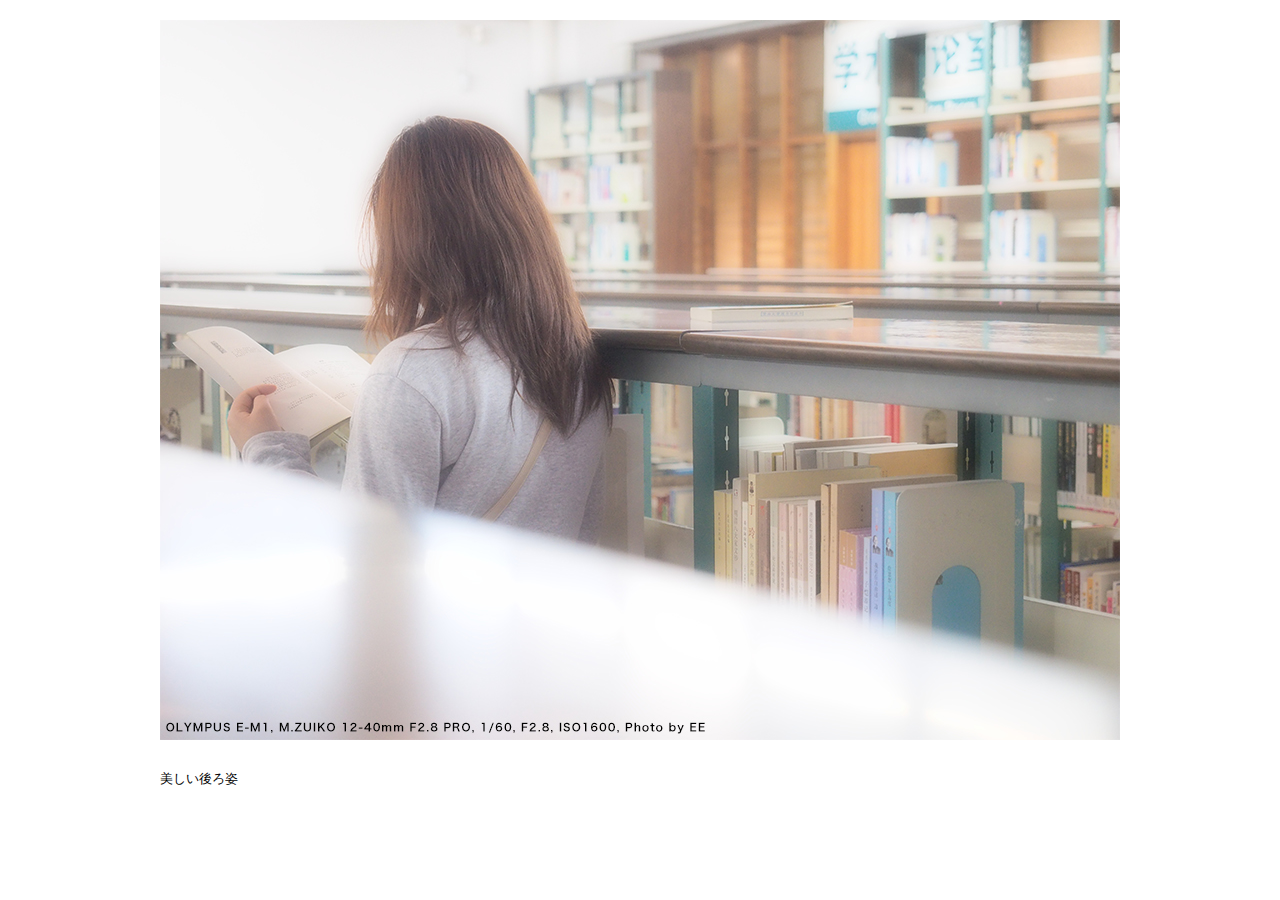
==== index.html @ 86256564 "30" ====
<!DOCTYPE html>
<html lang="en">
  <head>
    <meta charset="utf-8">
    <meta name="description" content="WINDMOE.COM 一个关注假面骑士&日本动漫的博客">
    <meta name="keyword" content="WINDMOE.COM,假面骑士W,假面骑士剑">
    <meta name="author" content="WindMoE">
    <title>WINDMOE.COM - New E</title>
    <style>@charset "UTF-8";
/* CSS Document */

* {
    margin: 0;
    padding: 0;
}

body {
    background: #fff;
    color: #000;
    font-family: "Lucida Grande","Hiragino Kaku Gothic Pro","メイリオ",Meiryo,"ヒラギノ角ゴ Pro W3","ＭＳ Ｐゴシック",Osaka,sans-serif;
    font-size:13px;
}

p {
    line-height:1.8;
}

a {
    text-decoration: none; 
    color: #000;
}

a:active {
    text-decoration: none;
    color: #000;
}

a:visited {
    text-decoration: none;
    color: #000;
}

a:hover {
    text-decoration: underline;
}

a img {
    border: none;
}

.clear {
    clear:both;
    font-size:0;
    height:0;
    line-height:0;
    margin:0;
    padding:0;
}



/* wrapper --------------------------------------------------------------------------------  */

div#wrapper {
    position: relative;
    width: 960px;
    margin: 0 auto;
}




/* contents --------------------------------------------------------------------------------  */

#content {
    padding: 0 0 40px 0;
}

#content h1, #content h2 {
    margin: 35px 0;
}

#content p {
    margin: 0 0 40px 0;text-align: justify;
}

#content p.photo {
    text-align: center;
    margin: 20px 0 20px 0;
}

#content p.sign {
    text-align: right;
    margin: -20px 0 40px 0;
}

#content p.separator {
    display: block;
    text-indent: -9999px;
    background:url(../../../../img/common/kugiri.gif) no-repeat;
    width:960px;
    height:120px;
    margin: 0 auto;
}


div.left {
    float: left;
    width: 470px;
}
div.right {
    float: right;
    width: 470px;
}
.clear {
    clear: both;
}

</style>
  </head>

  <body>
    <div id="wrapper">
    <div id="content">

<p class="photo"><img src="img/01.jpg" alt="美しい後ろ姿" width="960" height="720"/></p>

<p>美しい後ろ姿</p>
</div>
</div>
  </body>
</html>
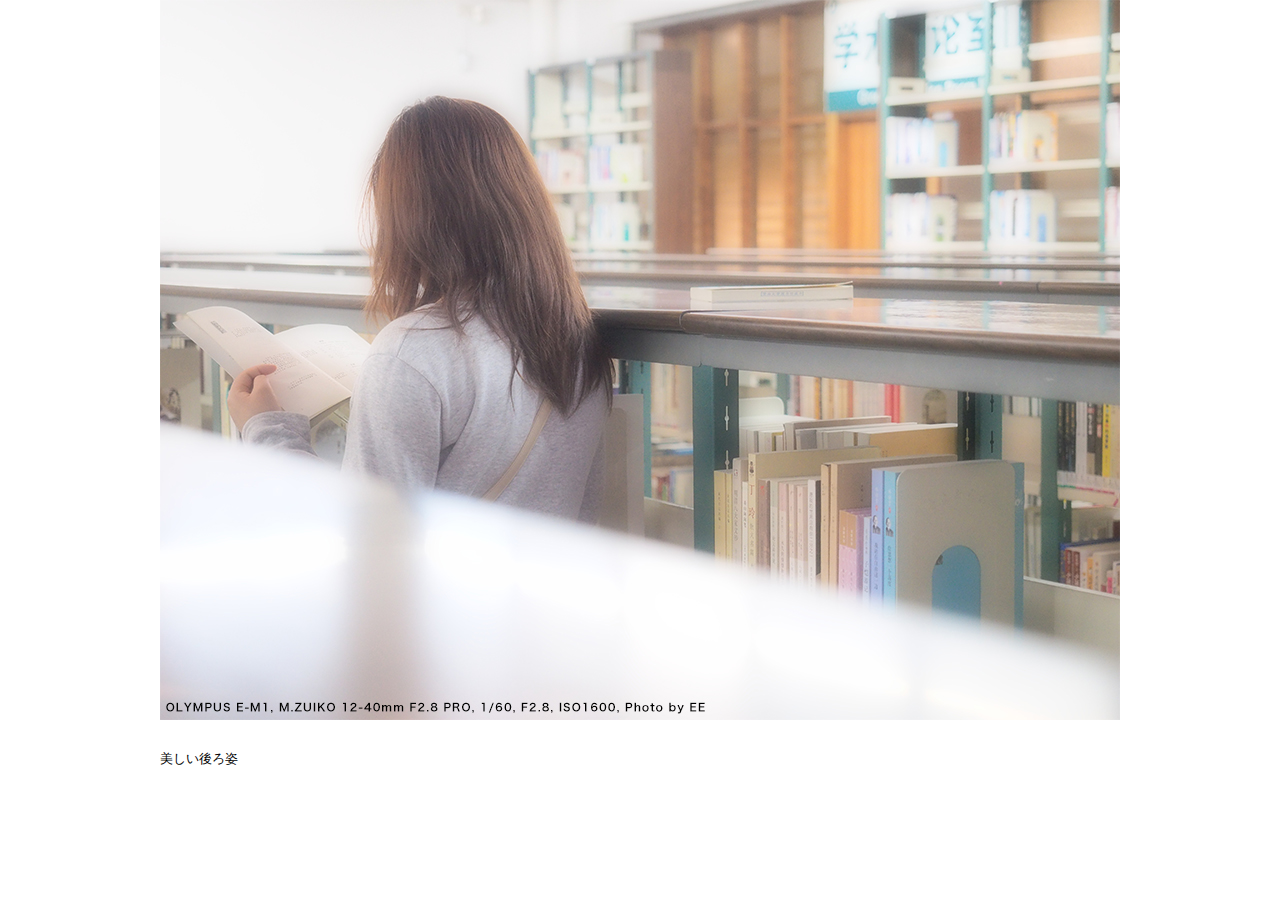
==== commit 2d2d5a0b: "31" ====
--- a/index.html
+++ b/index.html
@@ -6,117 +6,7 @@
     <meta name="keyword" content="WINDMOE.COM,假面骑士W,假面骑士剑">
     <meta name="author" content="WindMoE">
     <title>WINDMOE.COM - New E</title>
-    <style>@charset "UTF-8";
-/* CSS Document */
-
-* {
-    margin: 0;
-    padding: 0;
-}
-
-body {
-    background: #fff;
-    color: #000;
-    font-family: "Lucida Grande","Hiragino Kaku Gothic Pro","メイリオ",Meiryo,"ヒラギノ角ゴ Pro W3","ＭＳ Ｐゴシック",Osaka,sans-serif;
-    font-size:13px;
-}
-
-p {
-    line-height:1.8;
-}
-
-a {
-    text-decoration: none; 
-    color: #000;
-}
-
-a:active {
-    text-decoration: none;
-    color: #000;
-}
-
-a:visited {
-    text-decoration: none;
-    color: #000;
-}
-
-a:hover {
-    text-decoration: underline;
-}
-
-a img {
-    border: none;
-}
-
-.clear {
-    clear:both;
-    font-size:0;
-    height:0;
-    line-height:0;
-    margin:0;
-    padding:0;
-}
-
-
-
-/* wrapper --------------------------------------------------------------------------------  */
-
-div#wrapper {
-    position: relative;
-    width: 960px;
-    margin: 0 auto;
-}
-
-
-
-
-/* contents --------------------------------------------------------------------------------  */
-
-#content {
-    padding: 0 0 40px 0;
-}
-
-#content h1, #content h2 {
-    margin: 35px 0;
-}
-
-#content p {
-    margin: 0 0 40px 0;text-align: justify;
-}
-
-#content p.photo {
-    text-align: center;
-    margin: 20px 0 20px 0;
-}
-
-#content p.sign {
-    text-align: right;
-    margin: -20px 0 40px 0;
-}
-
-#content p.separator {
-    display: block;
-    text-indent: -9999px;
-    background:url(../../../../img/common/kugiri.gif) no-repeat;
-    width:960px;
-    height:120px;
-    margin: 0 auto;
-}
-
-
-div.left {
-    float: left;
-    width: 470px;
-}
-div.right {
-    float: right;
-    width: 470px;
-}
-.clear {
-    clear: both;
-}
-
-</style>
+   <link href="style.css" rel="stylesheet" type="text/css" />
   </head>
 
   <body>
--- a/style.css
+++ b/style.css
@@ -0,0 +1,432 @@
+@charset "UTF-8";
+/* CSS Document */
+
+* {
+    margin: 0;
+    padding: 0;
+}
+
+body {
+    background: #fff;
+    color: #000;
+    font-family: "Lucida Grande","Hiragino Kaku Gothic Pro","メイリオ",Meiryo,"ヒラギノ角ゴ Pro W3","ＭＳ Ｐゴシック",Osaka,sans-serif;
+    font-size:13px;
+}
+
+p {
+    line-height:1.8;
+}
+
+a {
+    text-decoration: none; 
+    color: #000;
+}
+
+a:active {
+    text-decoration: none;
+    color: #000;
+}
+
+a:visited {
+    text-decoration: none;
+    color: #000;
+}
+
+a:hover {
+    text-decoration: underline;
+}
+
+a img {
+    border: none;
+}
+
+.clear {
+    clear:both;
+    font-size:0;
+    height:0;
+    line-height:0;
+    margin:0;
+    padding:0;
+}
+
+
+
+/* wrapper --------------------------------------------------------------------------------  */
+
+div#wrapper {
+    position: relative;
+    width: 960px;
+    margin: 0 auto;
+}
+
+
+/* header --------------------------------------------------------------------------------  */
+
+div#header {
+    background:url(../img/common/makertag.gif) no-repeat;
+    padding:43px 0 27px 0;
+    margin:0;
+}
+
+
+
+div#header h3 {
+    text-indent: -9999px;
+    background:url(../img/common/pys.gif) no-repeat;
+    width:458px;
+    height:20px;
+    float:left;
+}
+
+div#header a.pyhome {
+    display: block;
+    text-indent: -9999px;
+    background:url(../img/common/pyhome.gif) no-repeat;
+    width:168px;
+    height:7px;
+    position: absolute;
+    right: 0;
+    top: 3px;
+}
+div#header a.pyhome:hover {
+    background:url(../img/common/pyhome_on.gif) no-repeat;
+}
+
+
+
+div#header ul {
+    width:283px;
+    float:right;
+    padding:0;
+    margin-top:-7px;
+}
+
+div#header ul li {
+    margin:0;
+    padding:0;
+    list-style:none;
+    float:left;
+}
+
+
+
+li.gnavCameras span,
+li.gnavCamerasA span,
+li.gnavLens span,
+li.gnavLensA span,
+li.gnavTopics span,
+li.gnavTopicsA span,
+li.gnavAbout span,
+li.gnavAboutA span,
+li.gnavTop span,
+li.gnavTopA span
+ {
+display:none;
+}
+
+li.gnavCameras a {
+    display: block;
+    width:72px;
+    height:24px;
+    background:url(../img/common/cameras.gif) no-repeat;
+}
+
+li.gnavCamerasA a {
+    display: block;
+    width:72px;
+    height:24px;
+    background:url(../img/common/cameras_on.gif) no-repeat;
+}
+
+li.gnavCameras a:hover,
+li.gnavCamerasA a:hover {
+    background:url(../img/common/cameras_on.gif) no-repeat;
+}
+
+li.gnavLens a {
+    display: block;
+    width:51px;
+    height:24px;
+    background:url(../img/common/lens.gif) no-repeat;
+}
+
+li.gnavLensA a {
+    display: block;
+    width:51px;
+    height:24px;
+    background:url(../img/common/lens_on.gif) no-repeat;
+}
+
+li.gnavLens a:hover,
+li.gnavLensA a:hover {
+    background:url(../img/common/lens_on.gif) no-repeat;
+}
+
+li.gnavTopics a {
+    display: block;
+    width:66px;
+    height:24px;
+    background:url(../img/common/topics.gif) no-repeat;
+}
+
+li.gnavTopicsA a {
+    display: block;
+    width:66px;
+    height:24px;
+    background:url(../img/common/topics_on.gif) no-repeat;
+}
+
+li.gnavTopics a:hover,
+li.gnavTopicsA a:hover {
+    background:url(../img/common/topics_on.gif) no-repeat;
+}
+
+li.gnavAbout a {
+    display: block;
+    width:61px;
+    height:24px;
+    background:url(../img/common/about.gif) no-repeat;
+}
+
+li.gnavAboutA a {
+    display: block;
+    width:61px;
+    height:24px;
+    background:url(../img/common/about_on.gif) no-repeat;
+}
+
+li.gnavAbout a:hover,
+li.gnavAboutA a:hover {
+    background:url(../img/common/about_on.gif) no-repeat;
+}
+
+
+li.gnavTop a {
+    display: block;
+    width:33px;
+    height:24px;
+    background:url(../img/common/top.gif) no-repeat;
+}
+
+li.gnavTopA a {
+    display: block;
+    width:33px;
+    height:24px;
+    background:url(../img/common/top_on.gif) no-repeat;
+}
+
+li.gnavTop a:hover,
+li.gnavTopA a:hover {
+    background:url(../img/common/top_on.gif) no-repeat;
+}
+
+
+
+
+
+/* footer --------------------------------------------------------------------------------  */
+
+div#footer {
+    clear: both;
+    position: relative;
+    margin: 20px 0;
+    padding: 5px 0;
+    border-top: solid 1px #E8E8E8;
+}
+
+div#footer a.pyhome {
+    display: block;
+    text-indent: -9999px;
+    background:url(../img/common/pysr_f.gif) no-repeat;
+    width:183px;
+    height:30px;
+}
+
+div#footer p.copyright {
+    display: block;
+    text-indent: -9999px;
+    background:url(../../../img/common/fcr.gif) no-repeat;
+    width:420px;
+    height:21px;
+    position: absolute;
+    top: 10px;
+    left: 195px;
+}
+
+div#footer a.policy {
+    display: block;
+    text-indent: -9999px;
+    background:url(../../../img/common/ftokusho.gif) no-repeat;
+    width:144px;
+    height:21px;
+    position: absolute;
+    top: 10px;
+    right: 195px;
+}
+
+div#footer a.howto {
+    display: block;
+    text-indent: -9999px;
+    background:url(../../../img/common/fhowto.gif) no-repeat;
+    width:193px;
+    height:21px;
+    position: absolute;
+    top: 10px;
+    right: 0;
+}
+
+div#footer a.dotcomlogo {
+    display: block;
+    text-indent: -9999px;
+    background:url(../../../img/common/fyodocom.gif) no-repeat;
+    width:200px;
+    height:49px;
+    margin: 30px auto;
+}
+
+
+
+/* contents --------------------------------------------------------------------------------  */
+
+#content {
+    padding: 0 0 40px 0;
+}
+
+#content h1, #content h2 {
+    margin: 35px 0 0 0;
+}
+
+#content p {
+    margin: 0 0 40px 0;
+}
+
+#content p.photo {
+    text-align: center;
+    margin: 0 0 20px 0;
+}
+
+#content p.sign {
+    text-align: right;
+    margin: -20px 0 40px 0;
+}
+
+#content p.separator {
+    display: block;
+    text-indent: -9999px;
+    background:url(../../../img/common/kugiri.gif) no-repeat;
+    width:960px;
+    height:120px;
+    margin: 0 auto;
+}
+
+#content p.lensCategory {
+    text-align:center;
+    margin: 12px 0 30px 0;
+    padding: 0;
+    font-size: 11px;
+}
+
+
+
+
+
+
+
+#content a.focus {
+    background:#e9e9e9;
+    padding:3px;
+}
+
+
+div.left {
+    float: left;
+    width: 470px;
+}
+div.right {
+    float: right;
+    width: 470px;
+}
+.clear {
+    clear: both;
+}
+
+
+/* cart --------------------------------------------------------------------------------  */
+
+p.price {
+    color:red;
+    font-weight:bold;
+    line-height:1.2;
+}
+
+p.fixedprice,
+span.tax {
+    color:#888888;
+}
+
+
+div.shoppingL {
+    width:450px;
+    float:left;
+    margin-bottom:40px;
+}
+
+div.shoppingR {
+    width:450px;
+    float:right;
+    margin-bottom:40px;
+}
+
+div.shoppingL p,
+div.shoppingR p {
+    margin:0;
+    padding:0;
+}
+
+p.ptitle {
+    font-weight:bold;
+}
+
+p.pread {
+margin-bottom:10px !important;
+}
+
+div.shoppingimg {
+text-align:center;
+}
+
+div.cartBtnImg {
+    text-align:right;
+}
+
+div.cartBtnImg input {
+margin-top:20px;
+}
+
+
+/* sns --------------------------------------------------------------------------------  */
+
+#snsButton {
+margin: 20px 0 -35px 0;
+text-align: left;
+float: left;
+}
+
+#snsButton ul {
+padding: 0;
+float: left;
+}
+
+#snsButton li {
+margin-right: 10px;
+float: left;
+}
+
+#content p.date {
+clear: both;
+text-align: right;
+font-size: x-small;
+color: #888;
+}
+
+#content p { text-align: justify; }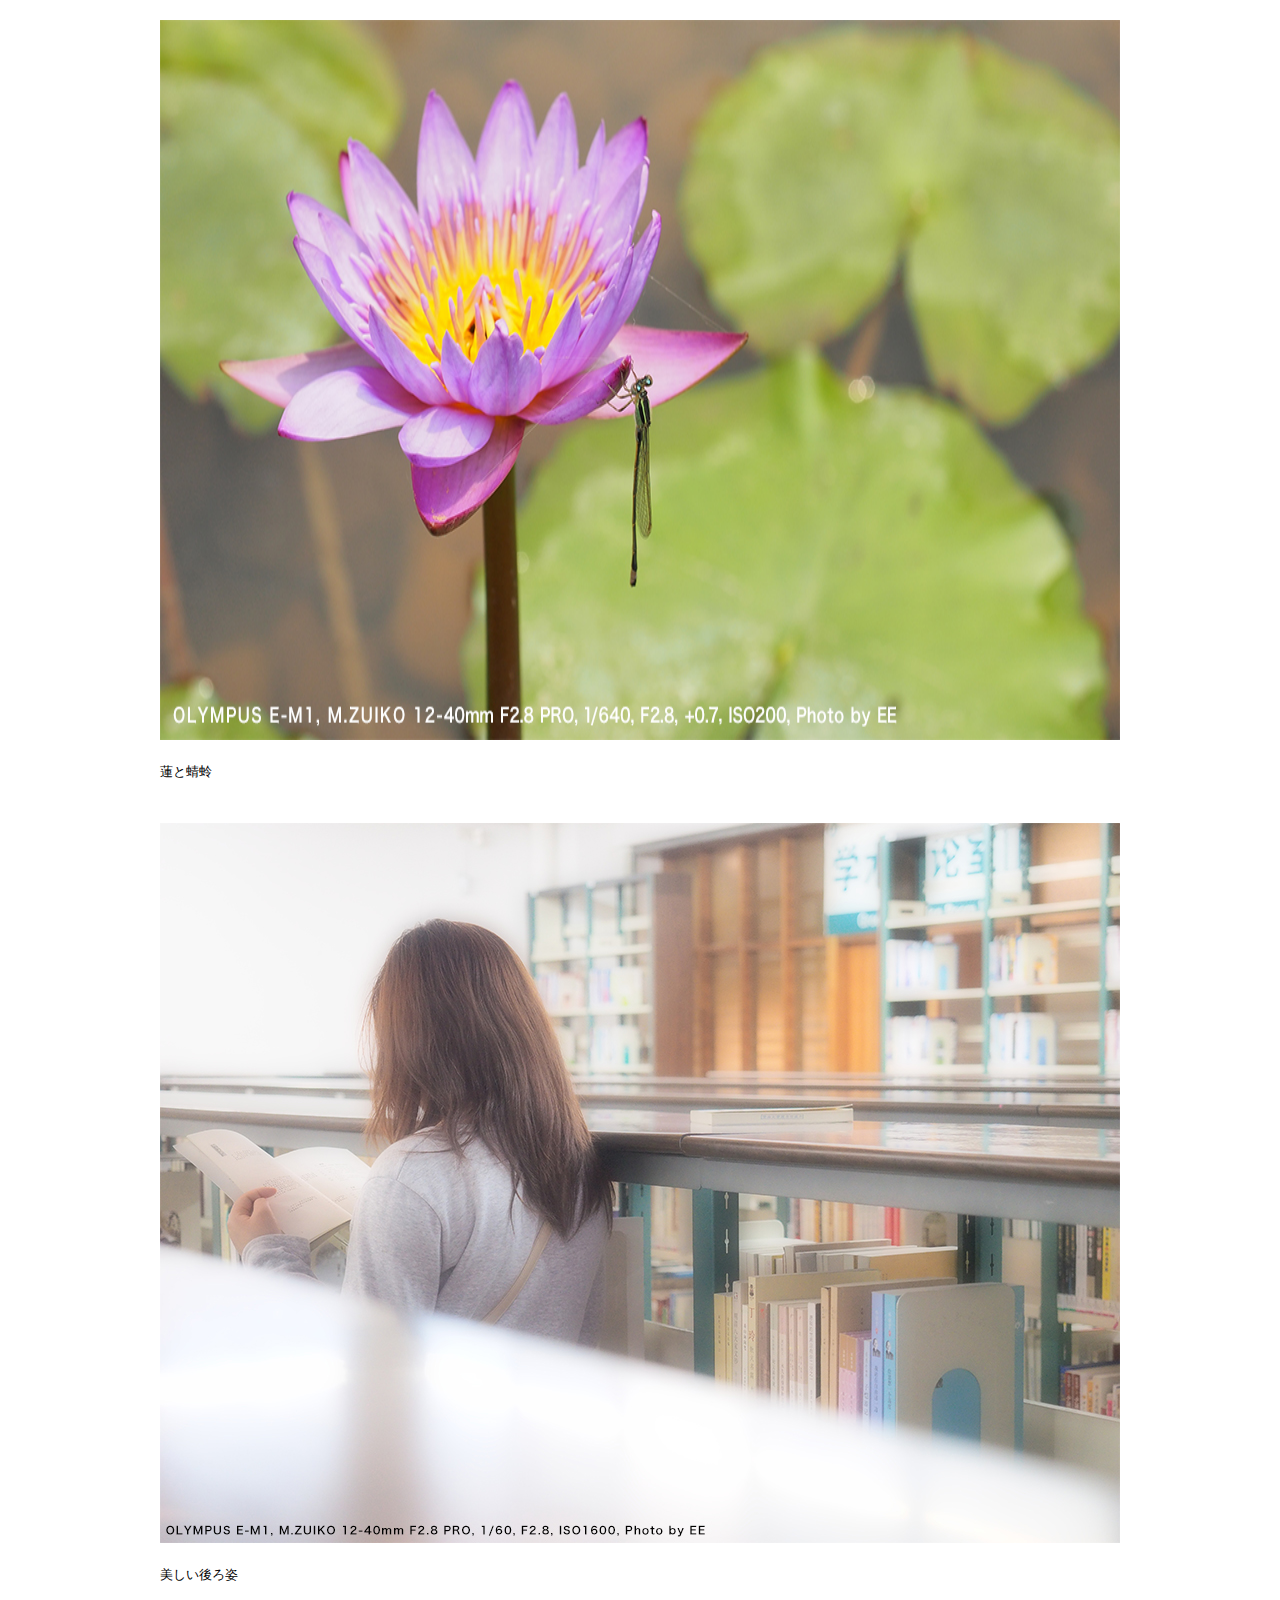
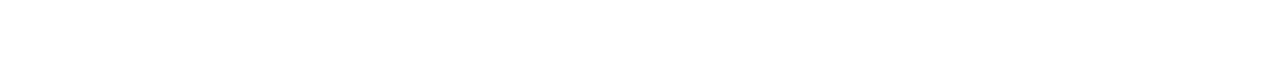
==== commit b373641f: "32" ====
--- a/index.html
+++ b/index.html
@@ -1,17 +1,128 @@
-<!DOCTYPE html>
-<html lang="en">
-  <head>
-    <meta charset="utf-8">
+<!DOCTYPE html PUBLIC "-//W3C//DTD XHTML 1.0 Transitional//EN" "http://www.w3.org/TR/xhtml1/DTD/xhtml1-transitional.dtd">
+<html xmlns="http://www.w3.org/1999/xhtml">
+<head>
+    <meta http-equiv="Content-Type" content="text/html; charset=UTF-8" />
     <meta name="description" content="WINDMOE.COM 一个关注假面骑士&日本动漫的博客">
     <meta name="keyword" content="WINDMOE.COM,假面骑士W,假面骑士剑">
     <meta name="author" content="WindMoE">
     <title>WINDMOE.COM - New E</title>
-   <link href="style.css" rel="stylesheet" type="text/css" />
+    <style>
+* {
+    margin: 0;
+    padding: 0;
+}
+
+body {
+    background: #fff;
+    color: #000;
+    font-family: "Lucida Grande","Hiragino Kaku Gothic Pro","メイリオ",Meiryo,"ヒラギノ角ゴ Pro W3","ＭＳ Ｐゴシック",Osaka,sans-serif;
+    font-size:13px;
+}
+
+p {
+    line-height:1.8;
+}
+
+a {
+    text-decoration: none; 
+    color: #000;
+}
+
+a:active {
+    text-decoration: none;
+    color: #000;
+}
+
+a:visited {
+    text-decoration: none;
+    color: #000;
+}
+
+a:hover {
+    text-decoration: underline;
+}
+
+a img {
+    border: none;
+}
+
+.clear {
+    clear:both;
+    font-size:0;
+    height:0;
+    line-height:0;
+    margin:0;
+    padding:0;
+}
+
+
+
+/* wrapper --------------------------------------------------------------------------------  */
+
+div#wrapper {
+    position: relative;
+    width: 960px;
+    margin: 0 auto;
+}
+
+
+
+
+/* contents --------------------------------------------------------------------------------  */
+
+#content {
+    padding: 0 0 40px 0;
+}
+
+#content h1, #content h2 {
+    margin: 35px 0;
+}
+
+#content p {
+    margin: 0 0 40px 0;text-align: justify;
+}
+
+#content p.photo {
+    text-align: center;
+    margin: 20px 0 20px 0;
+}
+
+#content p.sign {
+    text-align: right;
+    margin: -20px 0 40px 0;
+}
+
+#content p.separator {
+    display: block;
+    text-indent: -9999px;
+    background:url(../../../../img/common/kugiri.gif) no-repeat;
+    width:960px;
+    height:120px;
+    margin: 0 auto;
+}
+
+
+div.left {
+    float: left;
+    width: 470px;
+}
+div.right {
+    float: right;
+    width: 470px;
+}
+.clear {
+    clear: both;
+}
+
+</style>
   </head>
 
   <body>
     <div id="wrapper">
     <div id="content">
+      <p class="photo"><img src="img/02.jpg" alt="蓮と蜻蛉" width="960" height="720"/></p>
+
+      <p>蓮と蜻蛉</p>
 
 <p class="photo"><img src="img/01.jpg" alt="美しい後ろ姿" width="960" height="720"/></p>
 
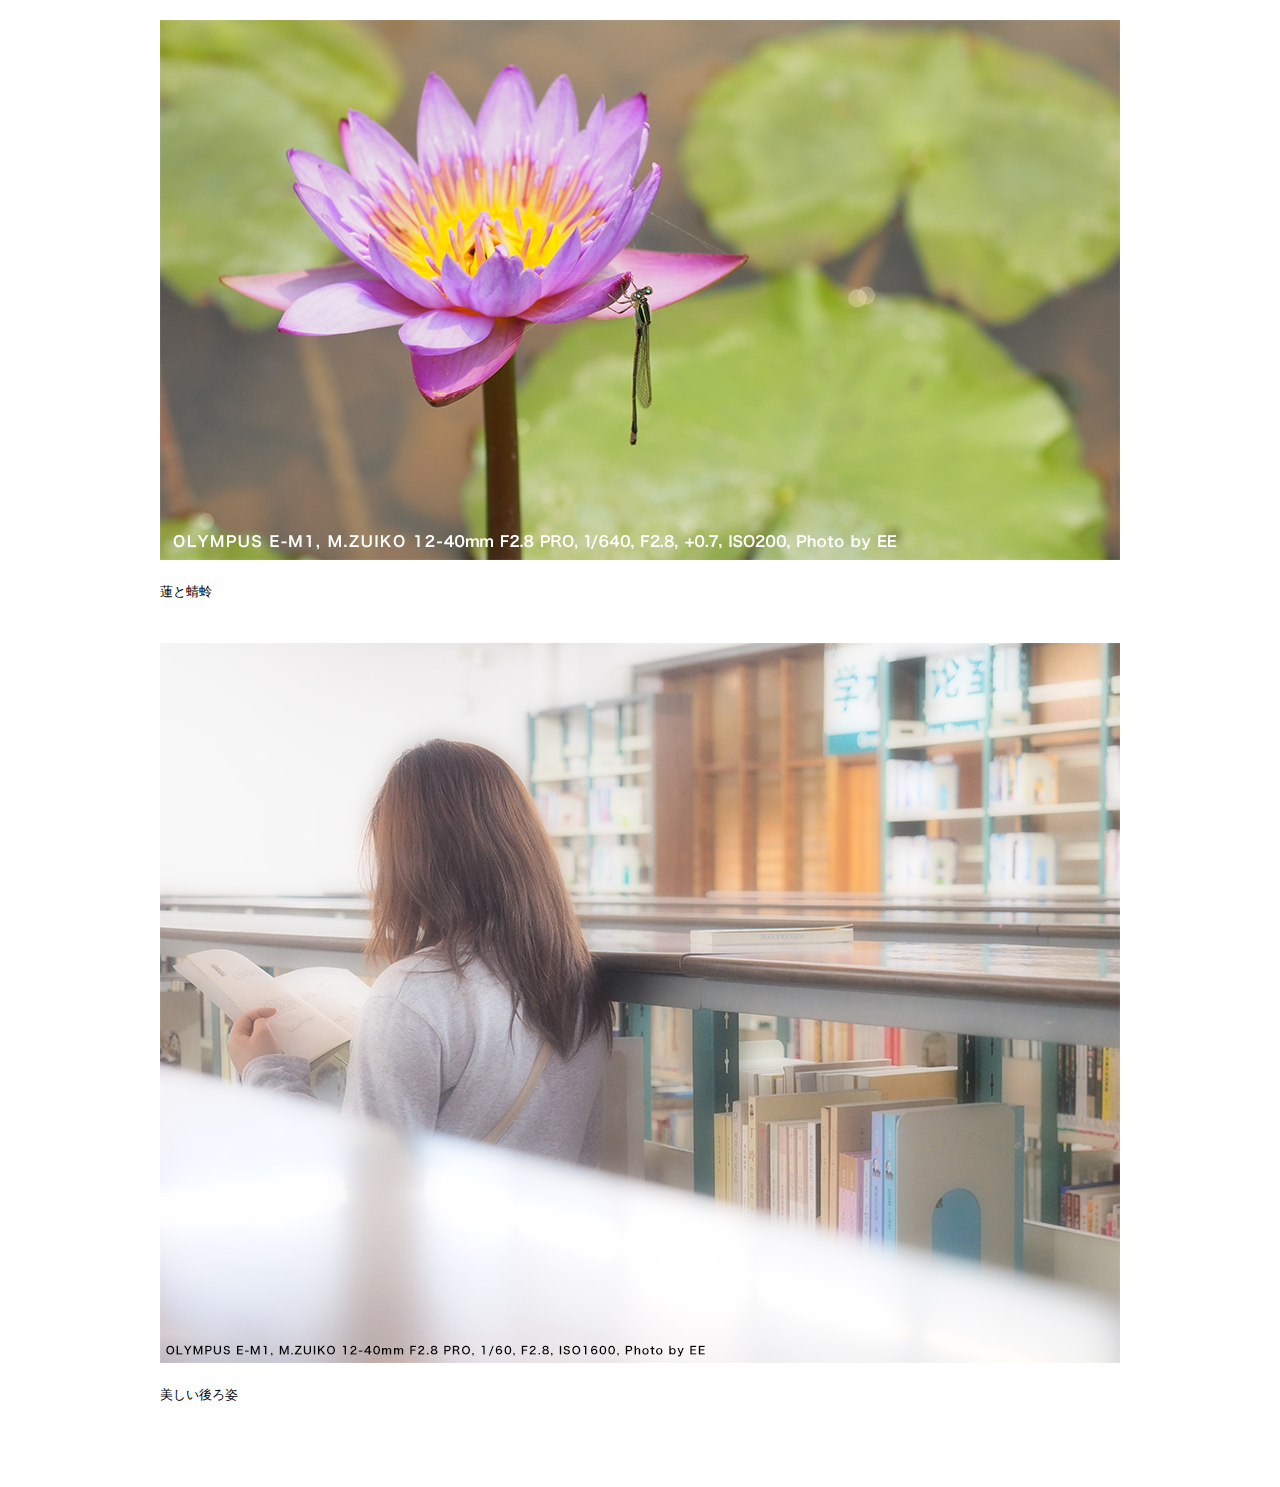
==== commit 88dfddd9: "33" ====
--- a/index.html
+++ b/index.html
@@ -120,11 +120,11 @@
   <body>
     <div id="wrapper">
     <div id="content">
-      <p class="photo"><img src="img/02.jpg" alt="蓮と蜻蛉" width="960" height="720"/></p>
+      <p class="photo"><img src="img/02.jpg" alt="蓮と蜻蛉"/></p>
 
       <p>蓮と蜻蛉</p>
 
-<p class="photo"><img src="img/01.jpg" alt="美しい後ろ姿" width="960" height="720"/></p>
+<p class="photo"><img src="img/01.jpg" alt="美しい後ろ姿"/></p>
 
 <p>美しい後ろ姿</p>
 </div>
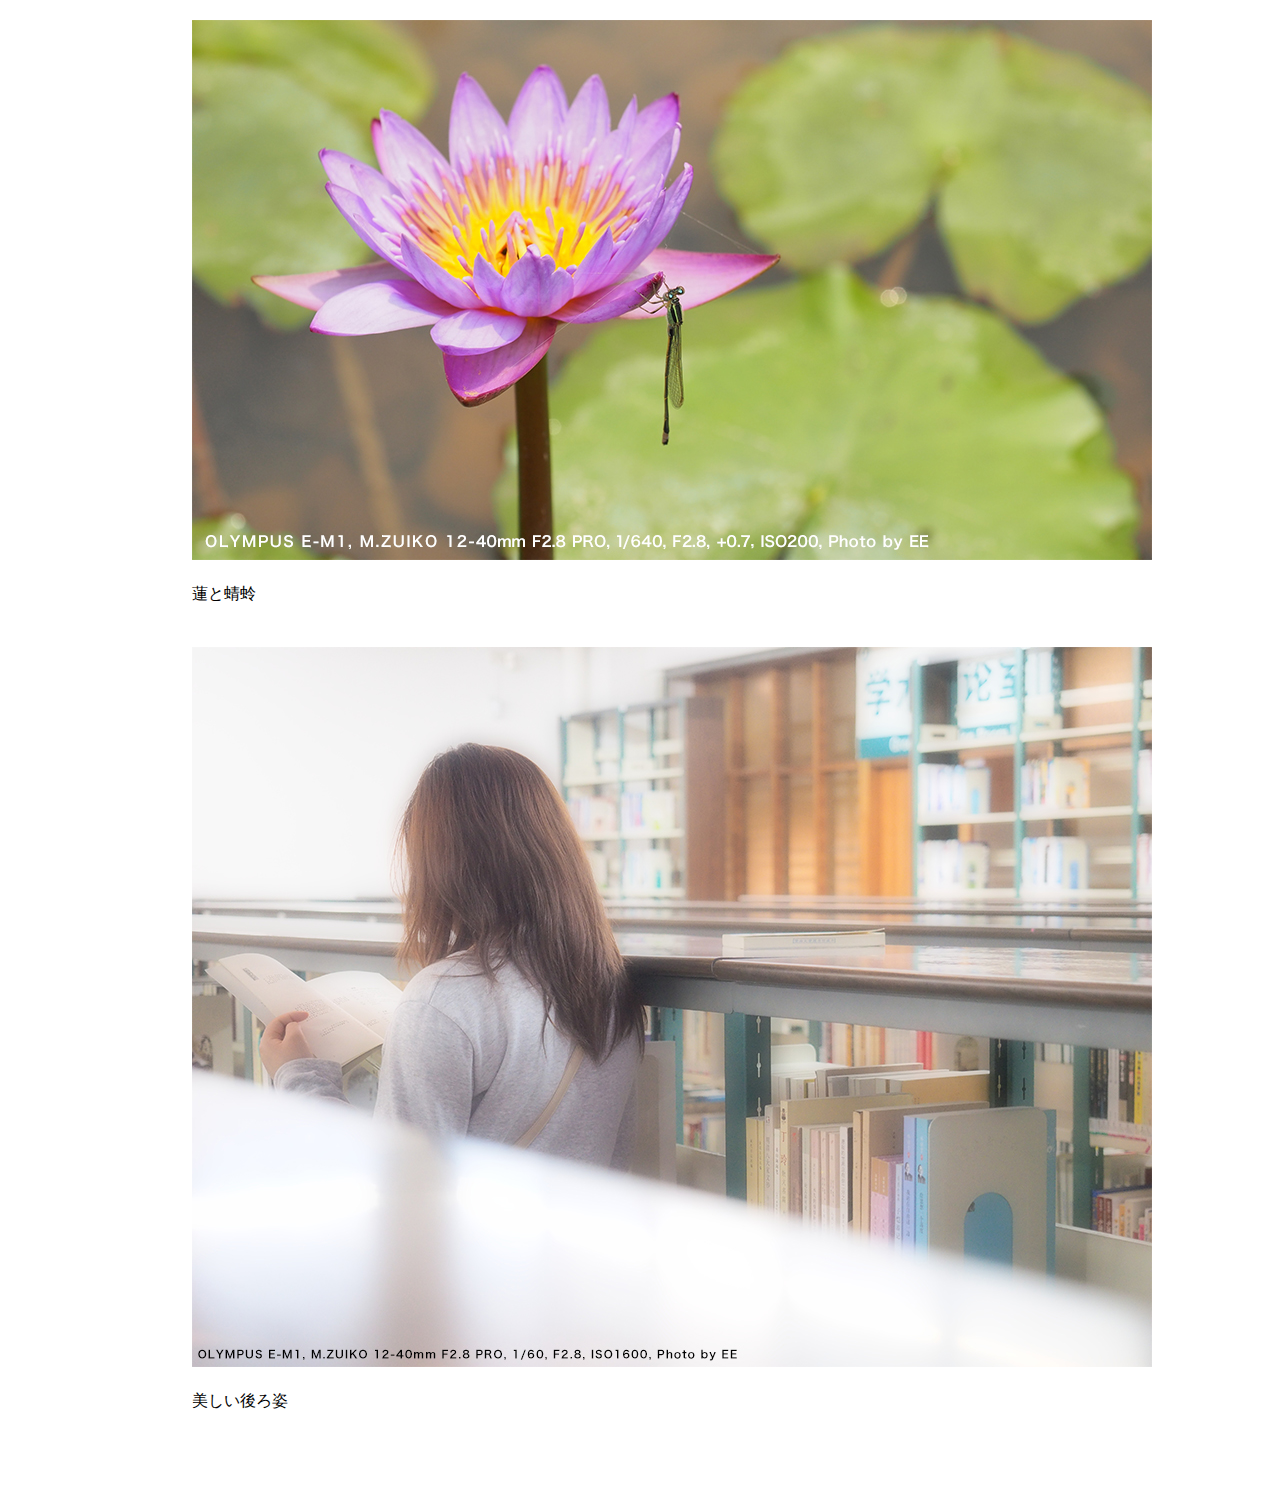
==== commit 5dd7d8a6: "35" ====
--- a/index.html
+++ b/index.html
@@ -12,10 +12,16 @@
     padding: 0;
 }
 
+@font-face {
+    font-family: 'TIBch';
+    src: local('Hiragino Sans GB'),local('STXihei'), local('Hei'), local('WenQuanYi Micro Hei'), local('SimSun');
+    unicode-range: U+2014, U+00B7, U+2026;
+}
+
 body {
     background: #fff;
     color: #000;
-    font-family: "Lucida Grande","Hiragino Kaku Gothic Pro","メイリオ",Meiryo,"ヒラギノ角ゴ Pro W3","ＭＳ Ｐゴシック",Osaka,sans-serif;
+    font-family: "Classic Grotesque W01", Arial, "Hiragino Sans GB", "STHeiti", "Microsoft YaHei", "WenQuanYi Micro Hei", SimSun, sans-serif;
     font-size:13px;
 }
 
@@ -80,6 +86,8 @@
 
 #content p {
     margin: 0 0 40px 0;text-align: justify;
+    font: normal 16px/1.70 "TIBch", "Classic Grotesque W01", "Helvetica Neue", Arial, "Hiragino Sans GB", "STHeiti", "Microsoft YaHei", "WenQuanYi Micro Hei", SimSun, sans-serif;
+text-indent: 32px;
 }
 
 #content p.photo {
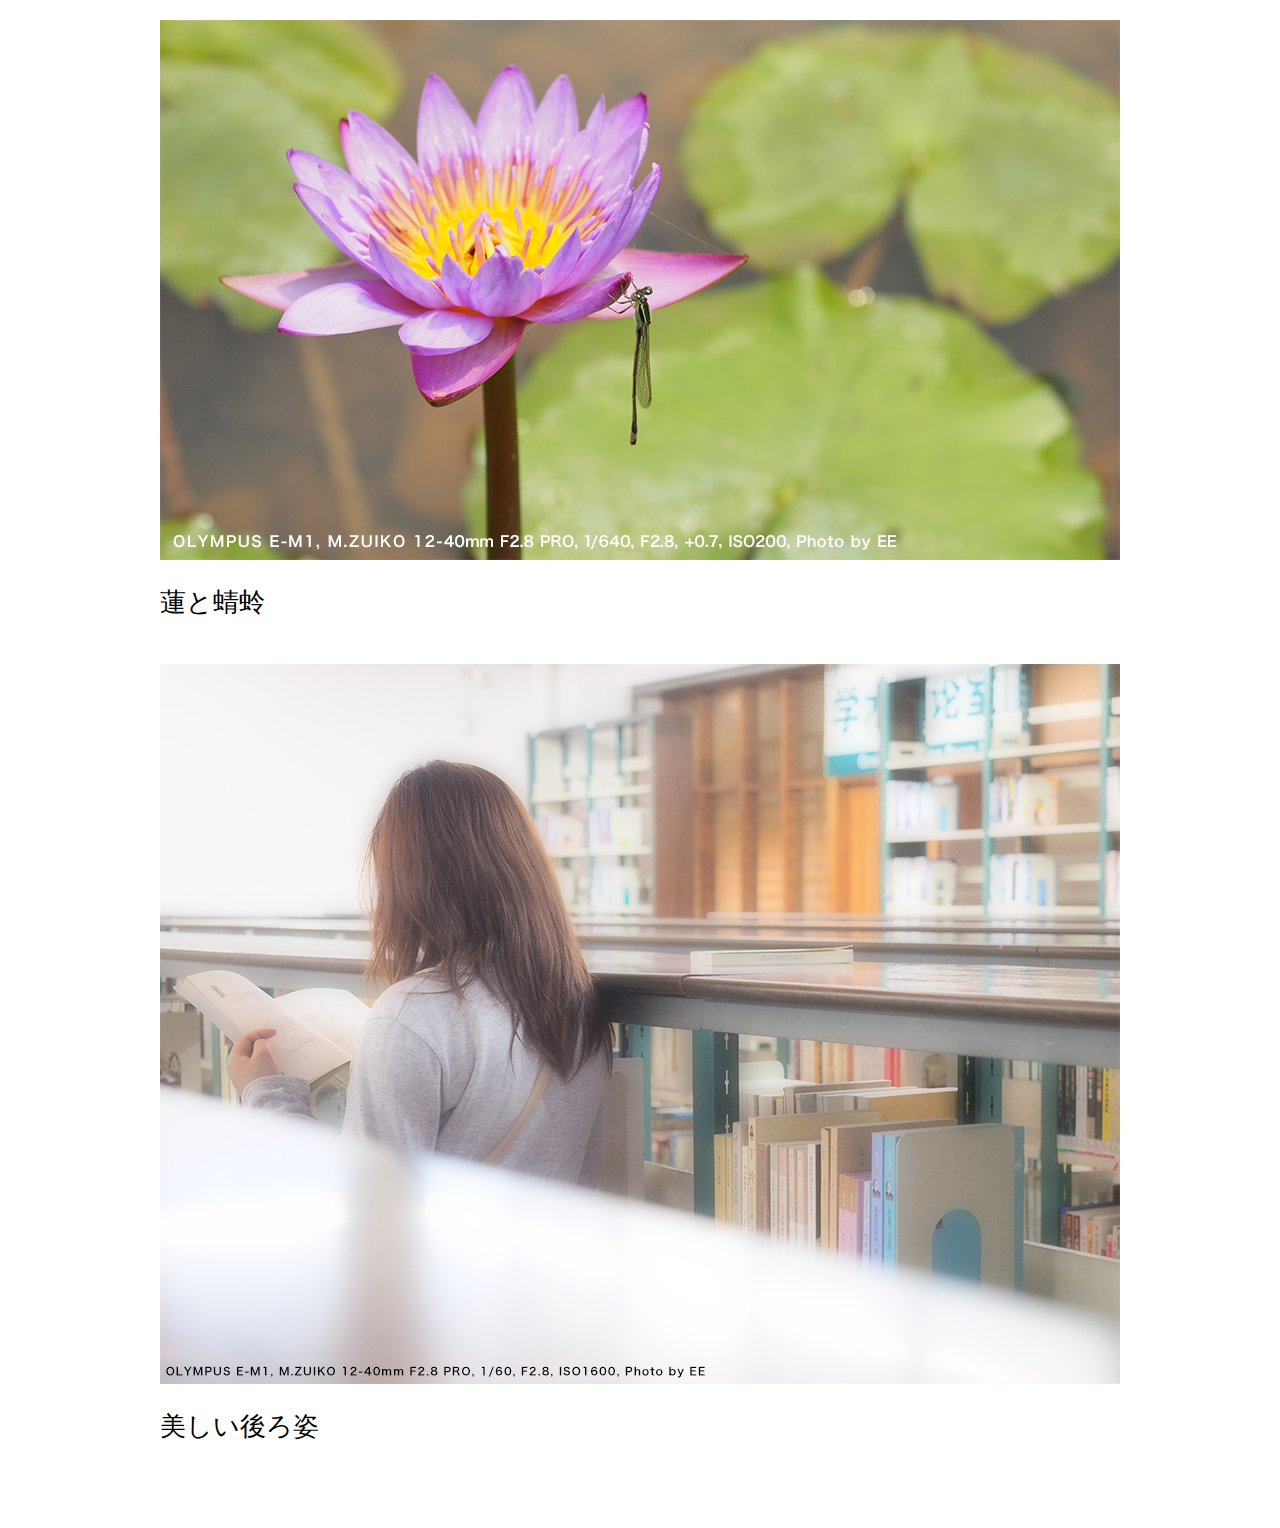
==== commit fb8dbf72: "36" ====
--- a/index.html
+++ b/index.html
@@ -86,8 +86,7 @@
 
 #content p {
     margin: 0 0 40px 0;text-align: justify;
-    font: normal 16px/1.70 "TIBch", "Classic Grotesque W01", "Helvetica Neue", Arial, "Hiragino Sans GB", "STHeiti", "Microsoft YaHei", "WenQuanYi Micro Hei", SimSun, sans-serif;
-text-indent: 32px;
+    font: normal 26px/1.70 "TIBch", "Classic Grotesque W01", "Helvetica Neue", Arial, "Hiragino Sans GB", "STHeiti", "Microsoft YaHei", "WenQuanYi Micro Hei", SimSun, sans-serif;
 }
 
 #content p.photo {
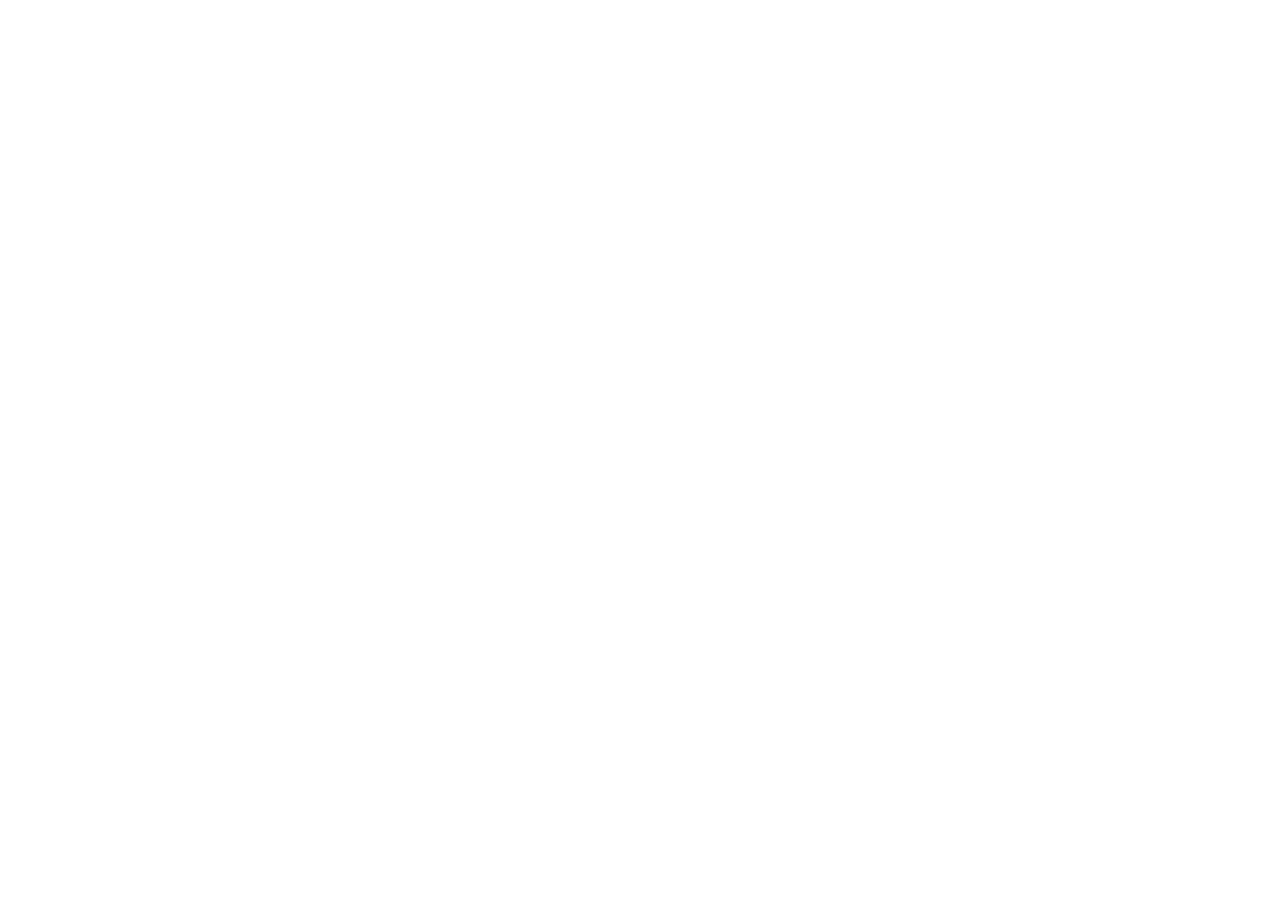
==== commit 59f6599d: "1" ====
--- a/index.html
+++ b/index.html
@@ -1,140 +1,32 @@
-<!DOCTYPE html PUBLIC "-//W3C//DTD XHTML 1.0 Transitional//EN" "http://www.w3.org/TR/xhtml1/DTD/xhtml1-transitional.dtd">
-<html xmlns="http://www.w3.org/1999/xhtml">
+<!DOCTYPE html>
+<html lang="en">
 <head>
-    <meta http-equiv="Content-Type" content="text/html; charset=UTF-8" />
-    <meta name="description" content="WINDMOE.COM 一个关注假面骑士&日本动漫的博客">
-    <meta name="keyword" content="WINDMOE.COM,假面骑士W,假面骑士剑">
-    <meta name="author" content="WindMoE">
-    <title>WINDMOE.COM - New E</title>
-    <style>
-* {
-    margin: 0;
-    padding: 0;
-}
-
-@font-face {
-    font-family: 'TIBch';
-    src: local('Hiragino Sans GB'),local('STXihei'), local('Hei'), local('WenQuanYi Micro Hei'), local('SimSun');
-    unicode-range: U+2014, U+00B7, U+2026;
-}
-
-body {
-    background: #fff;
-    color: #000;
-    font-family: "Classic Grotesque W01", Arial, "Hiragino Sans GB", "STHeiti", "Microsoft YaHei", "WenQuanYi Micro Hei", SimSun, sans-serif;
-    font-size:13px;
-}
-
-p {
-    line-height:1.8;
-}
-
-a {
-    text-decoration: none; 
-    color: #000;
-}
-
-a:active {
-    text-decoration: none;
-    color: #000;
-}
-
-a:visited {
-    text-decoration: none;
-    color: #000;
-}
-
-a:hover {
-    text-decoration: underline;
-}
-
-a img {
-    border: none;
-}
-
-.clear {
-    clear:both;
-    font-size:0;
-    height:0;
-    line-height:0;
-    margin:0;
-    padding:0;
-}
-
-
-
-/* wrapper --------------------------------------------------------------------------------  */
-
-div#wrapper {
-    position: relative;
-    width: 960px;
-    margin: 0 auto;
-}
-
-
-
-
-/* contents --------------------------------------------------------------------------------  */
-
-#content {
-    padding: 0 0 40px 0;
-}
-
-#content h1, #content h2 {
-    margin: 35px 0;
-}
-
-#content p {
-    margin: 0 0 40px 0;text-align: justify;
-    font: normal 26px/1.70 "TIBch", "Classic Grotesque W01", "Helvetica Neue", Arial, "Hiragino Sans GB", "STHeiti", "Microsoft YaHei", "WenQuanYi Micro Hei", SimSun, sans-serif;
-}
-
-#content p.photo {
-    text-align: center;
-    margin: 20px 0 20px 0;
-}
-
-#content p.sign {
-    text-align: right;
-    margin: -20px 0 40px 0;
-}
-
-#content p.separator {
-    display: block;
-    text-indent: -9999px;
-    background:url(../../../../img/common/kugiri.gif) no-repeat;
-    width:960px;
-    height:120px;
-    margin: 0 auto;
-}
-
-
-div.left {
-    float: left;
-    width: 470px;
-}
-div.right {
-    float: right;
-    width: 470px;
-}
-.clear {
-    clear: both;
-}
-
-</style>
-  </head>
-
-  <body>
-    <div id="wrapper">
-    <div id="content">
-      <p class="photo"><img src="img/02.jpg" alt="蓮と蜻蛉"/></p>
-
-      <p>蓮と蜻蛉</p>
-
-<p class="photo"><img src="img/01.jpg" alt="美しい後ろ姿"/></p>
-
-<p>美しい後ろ姿</p>
+<title>風萌 - WINDMOE.COM</title>
+<meta http-equiv="Content-Type" content="text/html; charset=UTF-8" />
+<meta name="description" content="WINDMOE.COM 一个关注假面骑士&日本动漫的博客">
+<meta name="keyword" content="WINDMOE.COM,假面骑士W,假面骑士剑">
+<meta name="author" content="WindMoE">
+<meta name="viewport" content="width=device-width, initial-scale=1.0">
+<style>body{margin:0 auto;color:#333;-webkit-font-smoothing:antialiased;font-family:Arial,Sans-Serif;}h1{color:#222;text-align:center}a:hover{color: #0079e1;}a{color: #1d82c9;
+text-decoration: none;line-height: inherit;font-weight: inherit;}#wrapper{padding:10px 20px 0}p{font-size:24px;line-height:36px;padding:0px 6px}</style>
+</head>
+<body>
+<div id="wrapper">
+    <div id="disqus_thread"></div>
+    <script type="text/javascript">
+        var disqus_shortname = 'windmoe';
+        (function() {
+            var dsq = document.createElement('script'); dsq.type = 'text/javascript'; dsq.async = true;
+            dsq.src = '//' + disqus_shortname + '.disqus.com/embed.js';
+            (document.getElementsByTagName('head')[0] || document.getElementsByTagName('body')[0]).appendChild(dsq);
+        })();
+    (function () {
+        var s = document.createElement('script'); s.async = true;
+        s.type = 'text/javascript';
+        s.src = '//' + disqus_shortname + '.disqus.com/count.js';
+        (document.getElementsByTagName('HEAD')[0] || document.getElementsByTagName('BODY')[0]).appendChild(s);
+    }());
+    </script>
 </div>
-</div>
-  </body>
+</body>
 </html>
